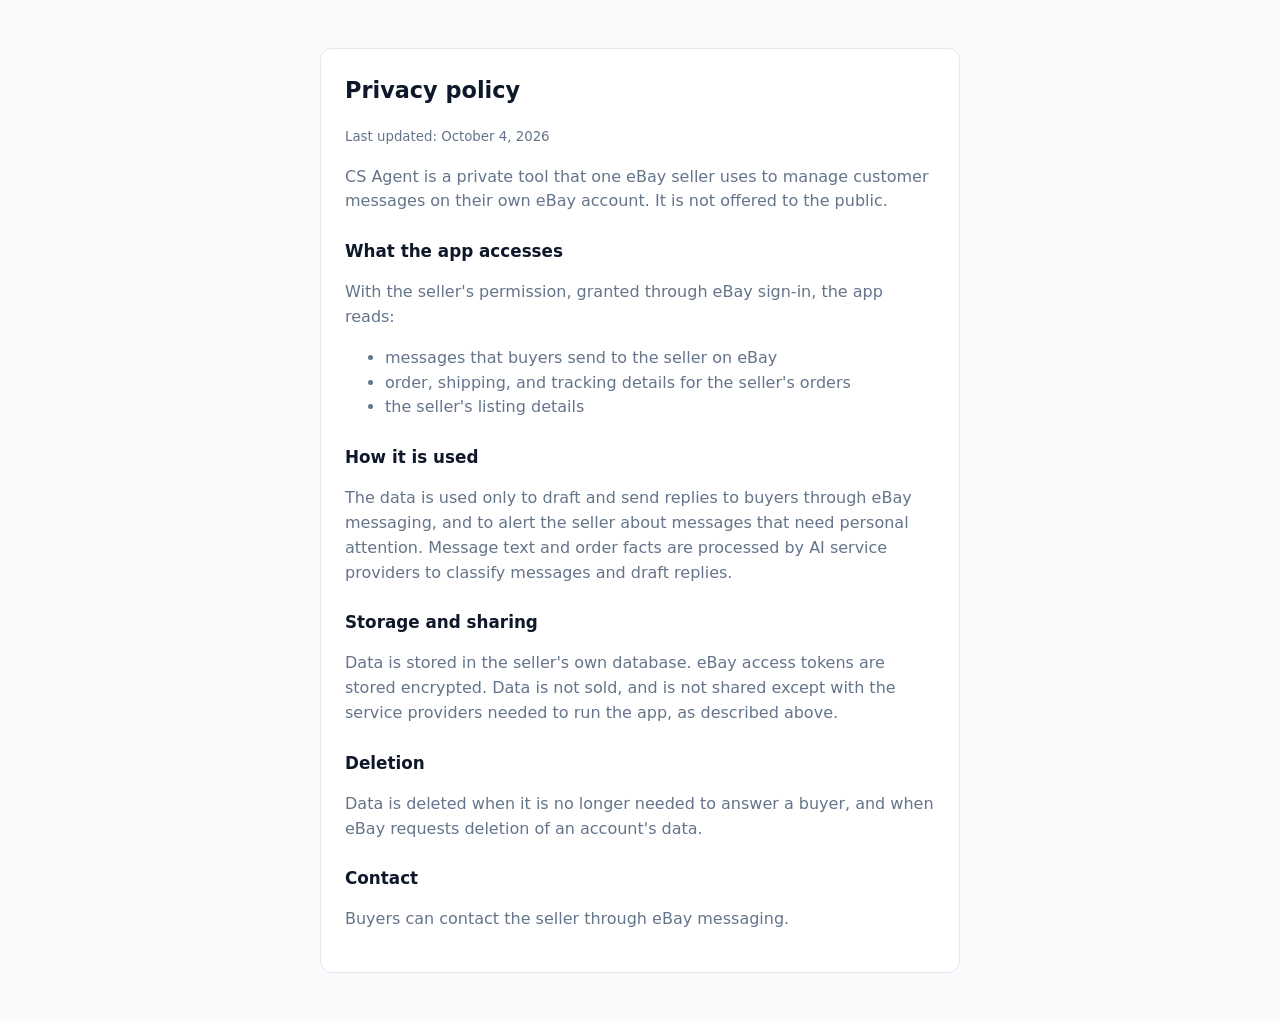
==== privacy.html @ 192af799 "Add eBay OAuth landing pages and privacy policy Co-Authored-By: Claude Opus 5.5 <noreply@anthropic.c" ====
<!doctype html>
<html lang="en">
<head>
<meta charset="utf-8">
<meta name="viewport" content="width=device-width, initial-scale=1">
<title>Privacy policy · CS Agent</title>
<link rel="stylesheet" href="/style.css">
</head>
<body>
<main>
  <div class="card">
    <h1>Privacy policy</h1>
    <p><small>Last updated: October 4, 2026</small></p>

    <p>CS Agent is a private tool that one eBay seller uses to manage customer messages on
      their own eBay account. It is not offered to the public.</p>

    <h2>What the app accesses</h2>
    <p>With the seller's permission, granted through eBay sign-in, the app reads:</p>
    <ul>
      <li>messages that buyers send to the seller on eBay</li>
      <li>order, shipping, and tracking details for the seller's orders</li>
      <li>the seller's listing details</li>
    </ul>

    <h2>How it is used</h2>
    <p>The data is used only to draft and send replies to buyers through eBay messaging, and to
      alert the seller about messages that need personal attention. Message text and order facts
      are processed by AI service providers to classify messages and draft replies.</p>

    <h2>Storage and sharing</h2>
    <p>Data is stored in the seller's own database. eBay access tokens are stored encrypted.
      Data is not sold, and is not shared except with the service providers needed to run the
      app, as described above.</p>

    <h2>Deletion</h2>
    <p>Data is deleted when it is no longer needed to answer a buyer, and when eBay requests
      deletion of an account's data.</p>

    <h2>Contact</h2>
    <p>Buyers can contact the seller through eBay messaging.</p>
  </div>
</main>
</body>
</html>
---- style.css ----
:root { --bg: #f8fafc; --card: #fff; --text: #0f172a; --muted: #64748b; --line: #e2e8f0;
        --ok: #047857; --bad: #b91c1c; --accent: #0f172a; }
@media (prefers-color-scheme: dark) {
  :root { --bg: #0b1220; --card: #111a2e; --text: #e2e8f0; --muted: #94a3b8; --line: #1e293b;
          --ok: #34d399; --bad: #f87171; --accent: #e2e8f0; }
}
* { box-sizing: border-box; }
body { margin: 0; background: var(--bg); color: var(--text);
       font: 16px/1.55 system-ui, -apple-system, "Segoe UI", Roboto, sans-serif; }
main { max-width: 42rem; margin: 0 auto; padding: 3rem 1rem; }
.card { background: var(--card); border: 1px solid var(--line); border-radius: 12px; padding: 1.5rem; }
h1 { font-size: 1.4rem; margin: 0 0 .5rem; }
h2 { font-size: 1.05rem; margin: 1.5rem 0 .25rem; }
p, li { color: var(--muted); }
.ok { color: var(--ok); } .bad { color: var(--bad); }
.url { width: 100%; font: 13px/1.4 ui-monospace, SFMono-Regular, Menlo, monospace; padding: .75rem;
       border: 1px solid var(--line); border-radius: 8px; background: var(--bg); color: var(--text);
       resize: vertical; min-height: 6rem; word-break: break-all; }
button { margin-top: .75rem; padding: .55rem 1rem; border: 0; border-radius: 8px; cursor: pointer;
         background: var(--accent); color: var(--bg); font-weight: 600; font-size: .95rem; }
small { color: var(--muted); }
a { color: inherit; }
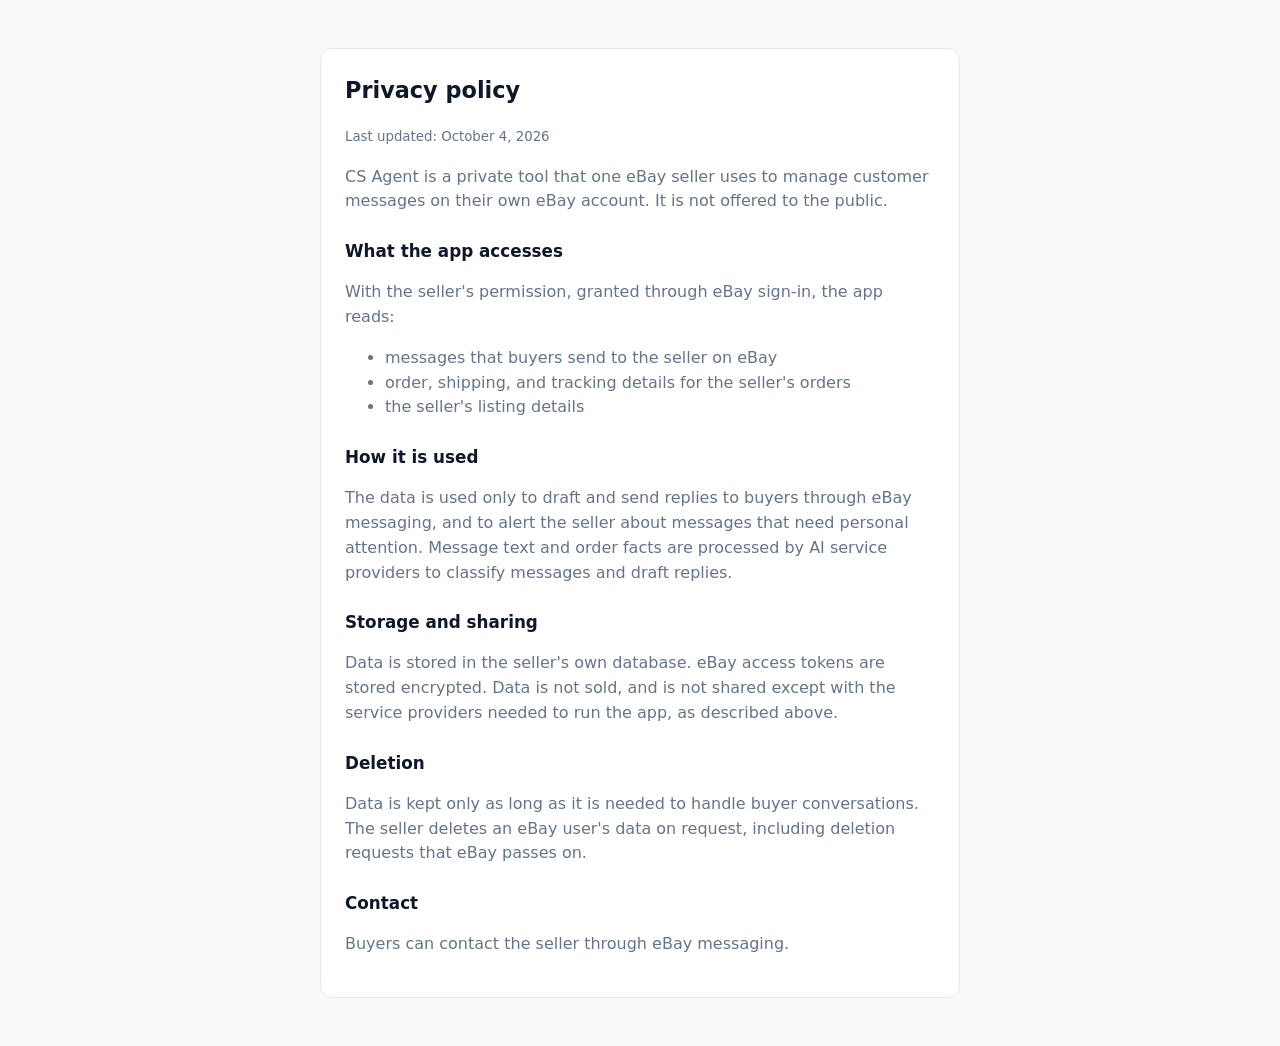
==== commit 2e03f6f6: "privacy: describe deletion without implying automated handling Co-Authored-By: Claude Opus 5.5 <nore" ====
--- a/privacy.html
+++ b/privacy.html
@@ -34,8 +34,8 @@
       app, as described above.</p>
 
     <h2>Deletion</h2>
-    <p>Data is deleted when it is no longer needed to answer a buyer, and when eBay requests
-      deletion of an account's data.</p>
+    <p>Data is kept only as long as it is needed to handle buyer conversations. The seller deletes
+      an eBay user's data on request, including deletion requests that eBay passes on.</p>
 
     <h2>Contact</h2>
     <p>Buyers can contact the seller through eBay messaging.</p>
